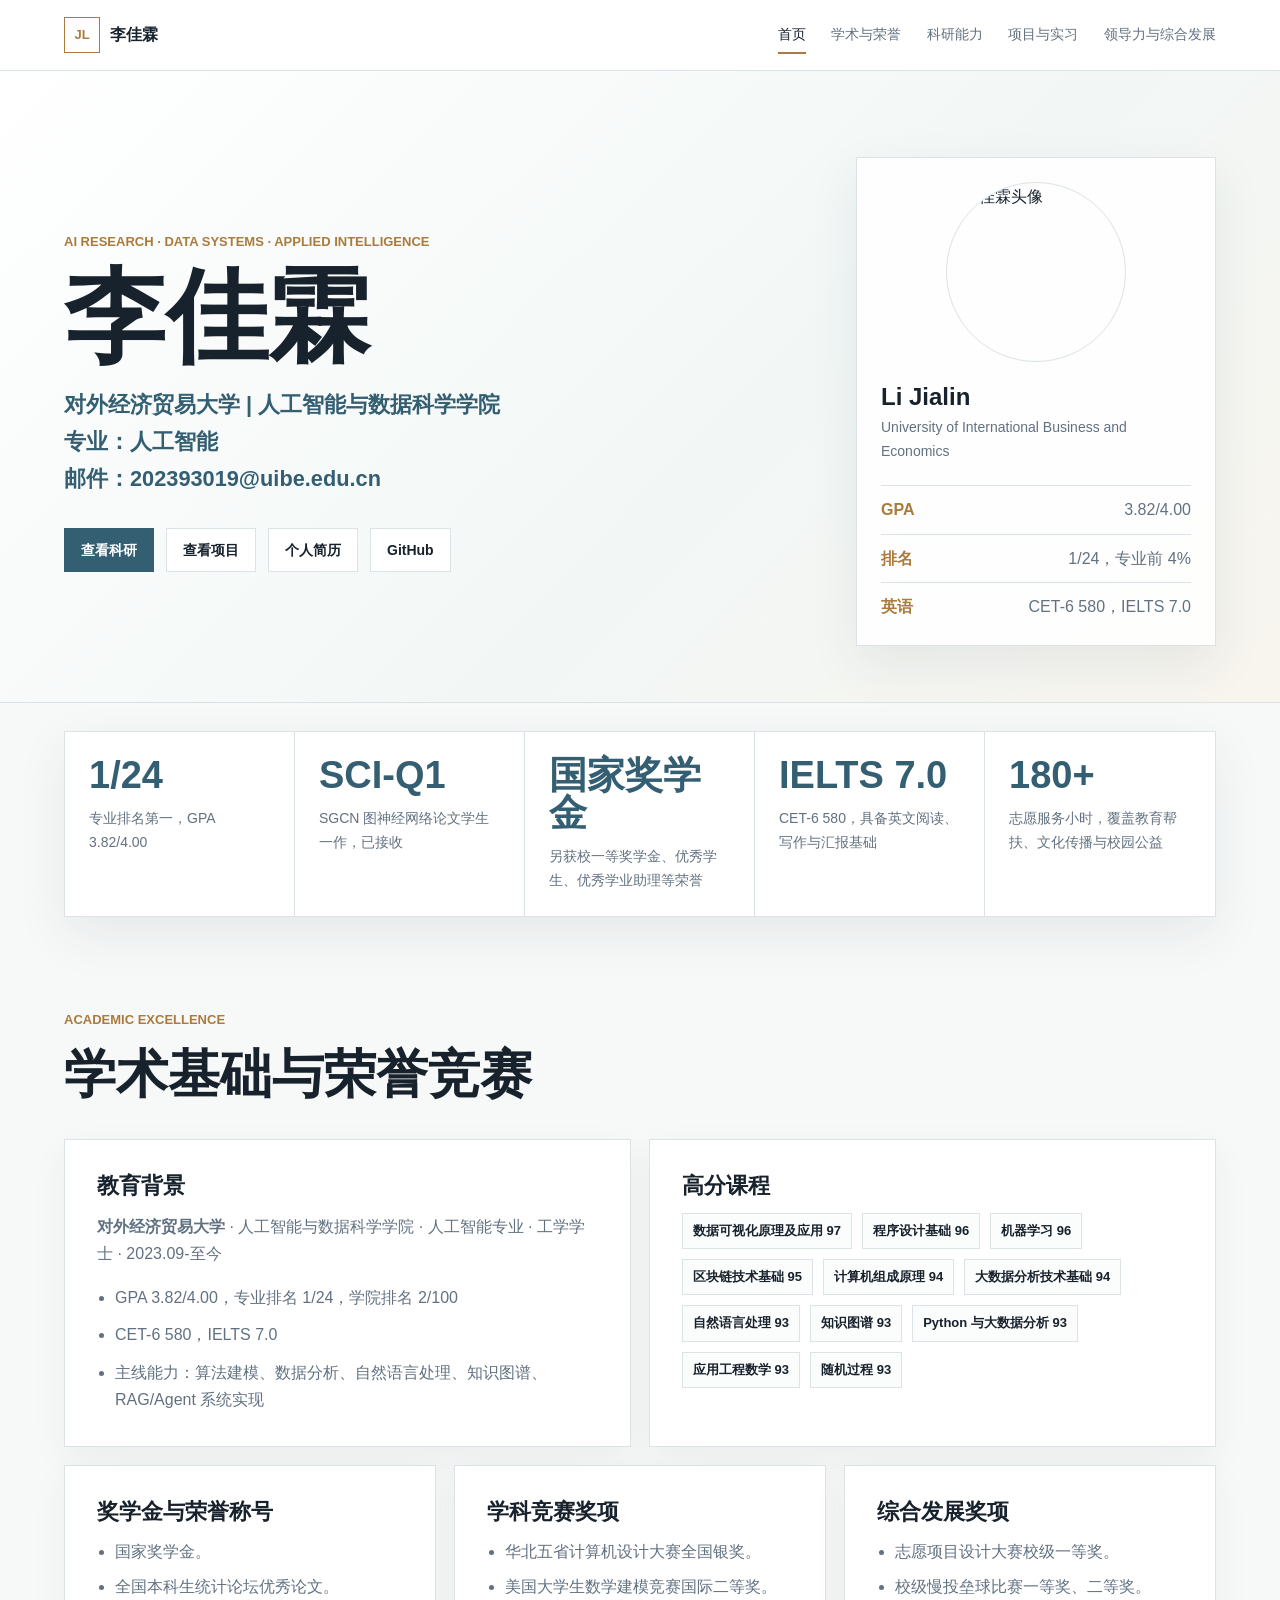
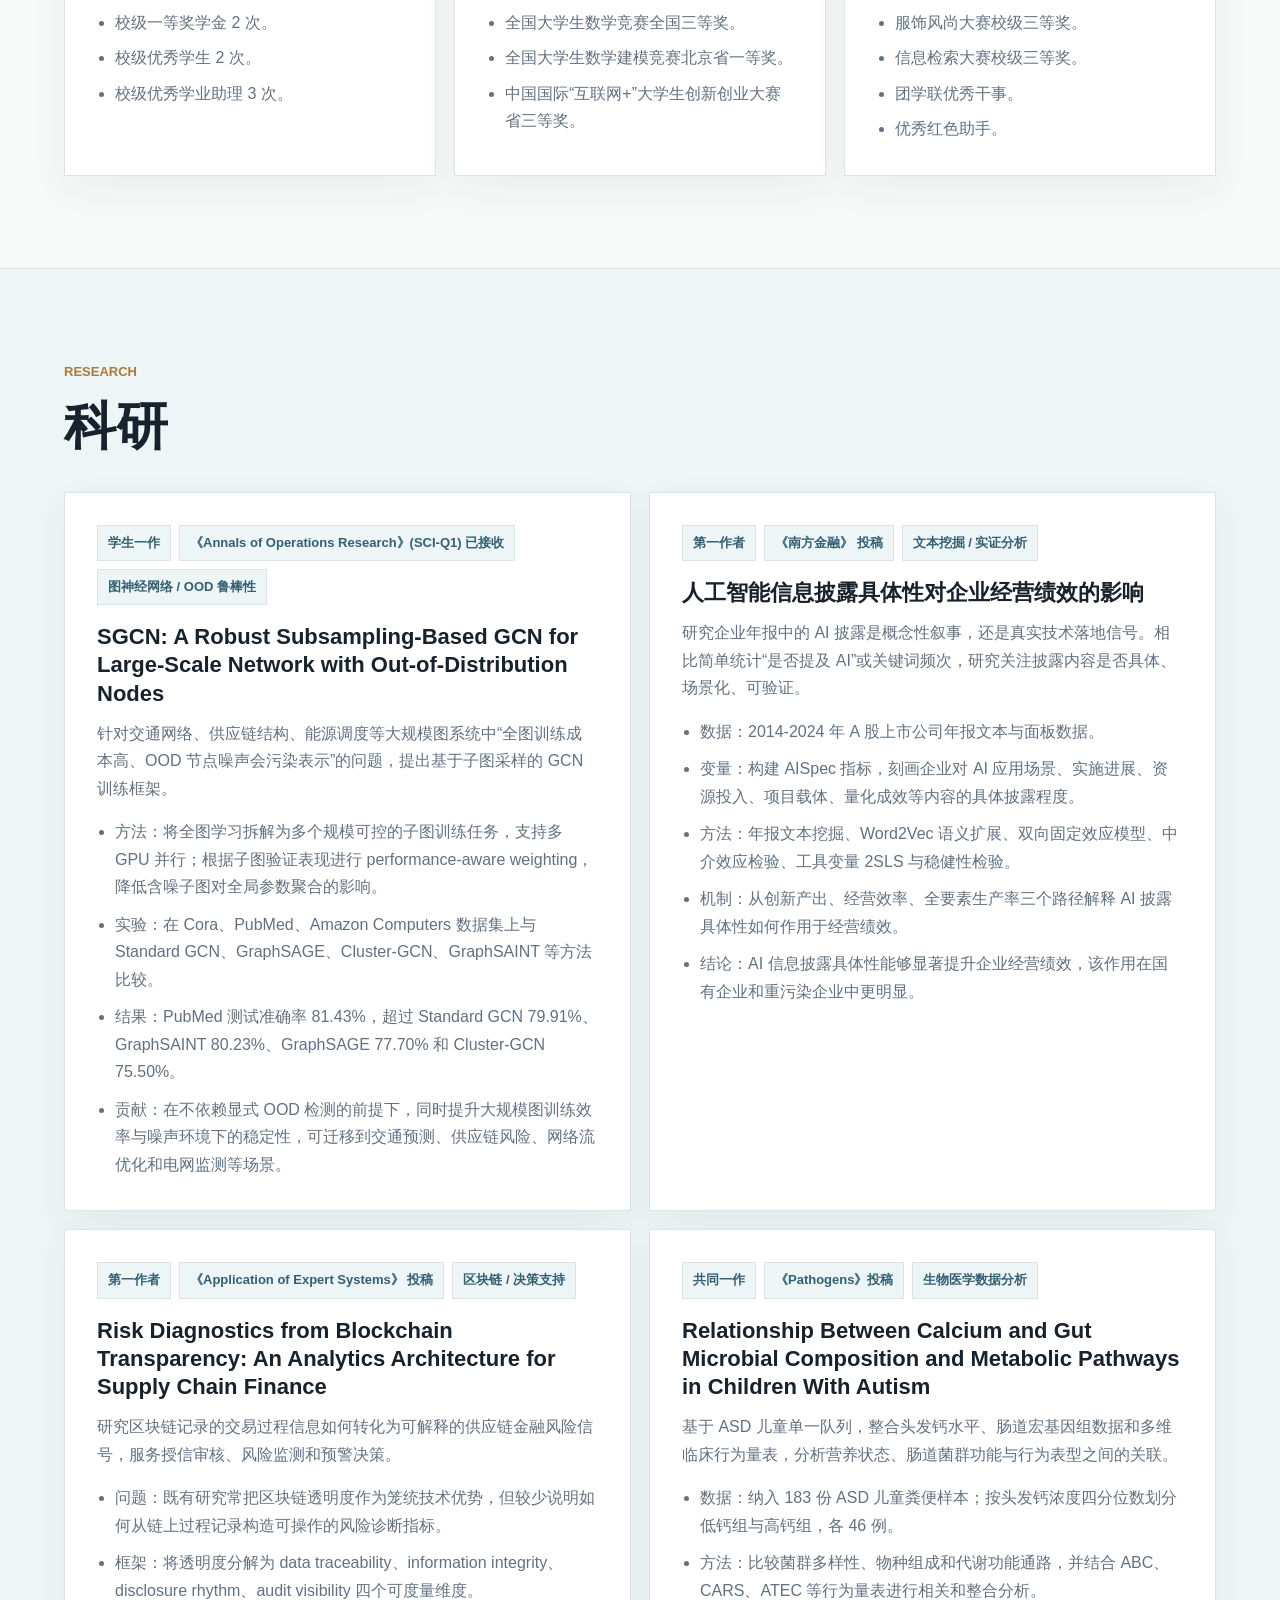
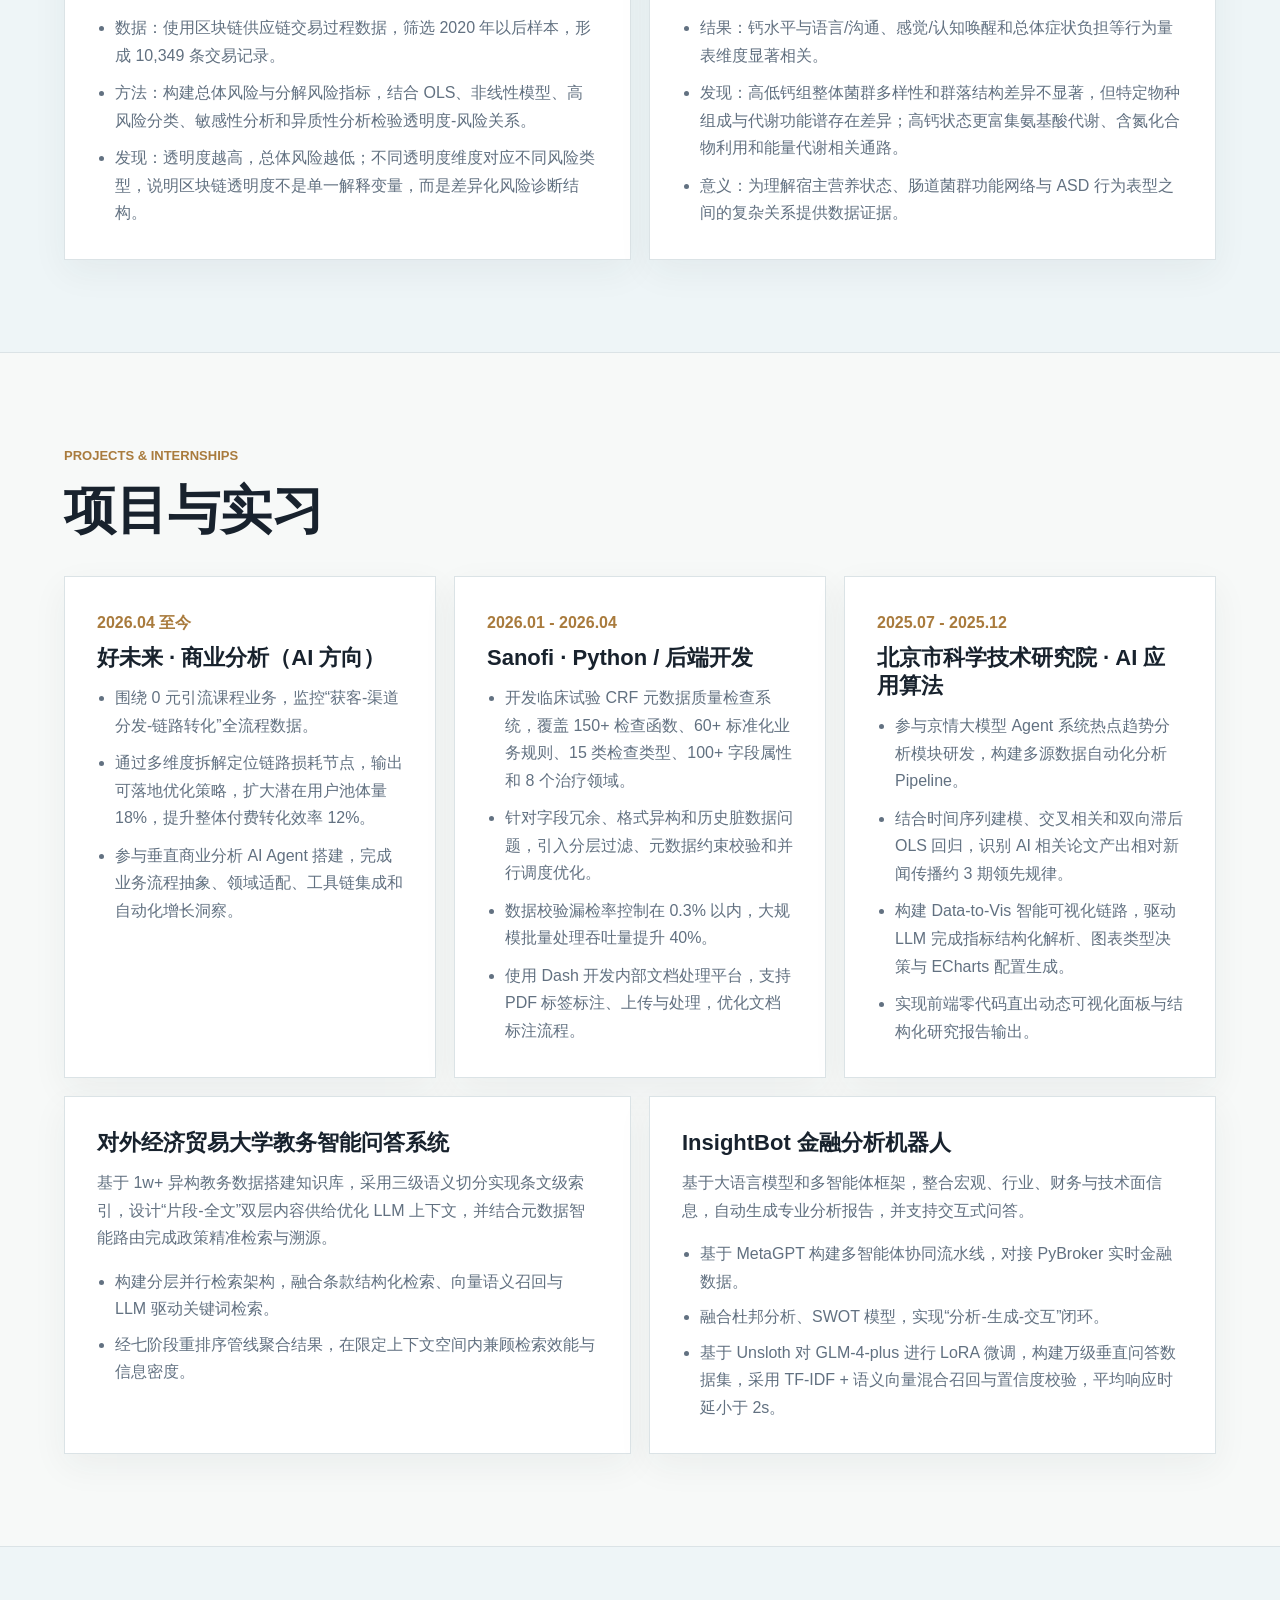
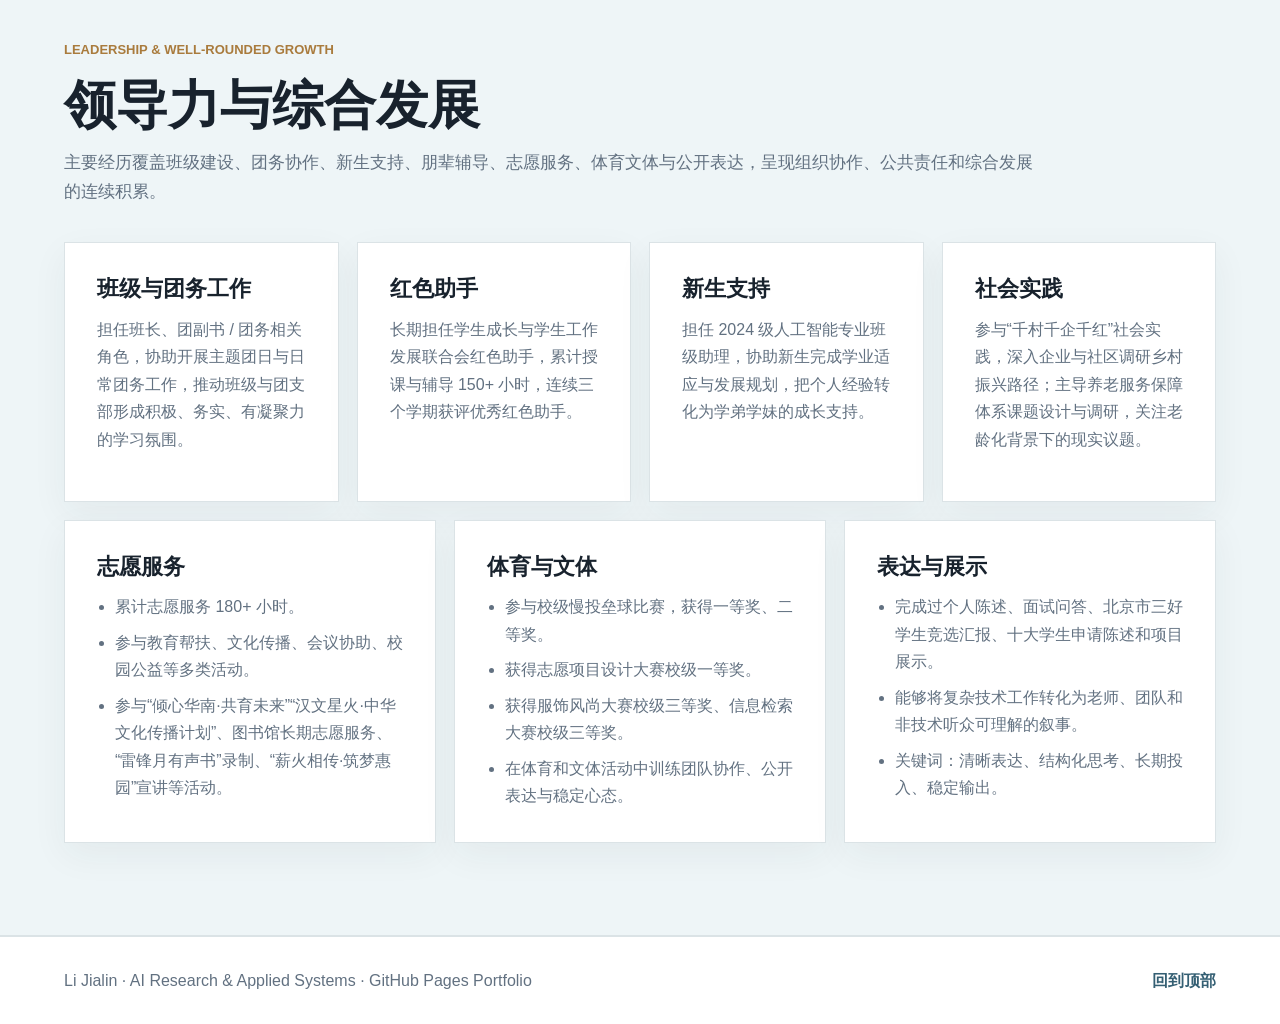
==== portfolio.html @ e223ce4d "Publish personal homepage" ====
<!doctype html>
<html lang="zh-CN">
  <head>
    <meta charset="utf-8" />
    <meta name="viewport" content="width=device-width, initial-scale=1" />
    <meta name="description" content="李佳霖的 GitHub Pages 个人主页，展示学术、科研、项目、实习与综合发展经历。" />
    <title>李佳霖 | Personal Homepage</title>
    <link rel="stylesheet" href="styles.css" />
  </head>
  <body>
    <header class="site-header" data-header>
      <a class="brand" href="#home" aria-label="回到首页">
        <span class="brand-mark">JL</span>
        <span>李佳霖</span>
      </a>
      <nav class="nav" aria-label="主导航">
        <a href="#home">首页</a>
        <a href="#academic">学术与荣誉</a>
        <a href="#research">科研能力</a>
        <a href="#projects">项目与实习</a>
        <a href="#leadership">领导力与综合发展</a>
      </nav>
    </header>

    <main>
      <section id="home" class="hero">
        <div class="hero-copy">
          <p class="eyebrow">AI Research · Data Systems · Applied Intelligence</p>
          <h1>李佳霖</h1>
          <p class="lead">
            对外经济贸易大学 | 人工智能与数据科学学院<br />
            专业：人工智能<br />
            邮件：202393019@uibe.edu.cn
          </p>
          <div class="hero-actions">
            <a class="button primary" href="#research">查看科研</a>
            <a class="button" href="#projects">查看项目</a>
            <a class="button" href="assets/Li-Jialin-CV.pdf">个人简历</a>
            <a class="button" href="https://github.com/Jaliiina" target="_blank" rel="noreferrer">GitHub</a>
          </div>
        </div>

        <aside class="profile-card">
          <img src="assets/avatar.jpg" alt="李佳霖头像" />
          <div>
            <h2>Li Jialin</h2>
            <p>University of International Business and Economics</p>
          </div>
          <dl class="profile-facts">
            <div><dt>GPA</dt><dd>3.82/4.00</dd></div>
            <div><dt>排名</dt><dd>1/24，专业前 4%</dd></div>
            <div><dt>英语</dt><dd>CET-6 580，IELTS 7.0</dd></div>
          </dl>
        </aside>
      </section>

      <section class="overview" aria-label="核心概览">
        <article>
          <strong>1/24</strong>
          <span>专业排名第一，GPA 3.82/4.00</span>
        </article>
        <article>
          <strong>SCI-Q1</strong>
          <span>SGCN 图神经网络论文学生一作，已接收</span>
        </article>
        <article>
          <strong>国家奖学金</strong>
          <span>另获校一等奖学金、优秀学生、优秀学业助理等荣誉</span>
        </article>
        <article>
          <strong>IELTS 7.0</strong>
          <span>CET-6 580，具备英文阅读、写作与汇报基础</span>
        </article>
        <article>
          <strong>180+</strong>
          <span>志愿服务小时，覆盖教育帮扶、文化传播与校园公益</span>
        </article>
      </section>

      <section id="academic" class="section">
        <div class="section-head">
          <p class="eyebrow">Academic Excellence</p>
          <h2>学术基础与荣誉竞赛</h2>
        </div>

        <div class="two-col">
          <article class="card">
            <h3>教育背景</h3>
            <p><b>对外经济贸易大学</b> · 人工智能与数据科学学院 · 人工智能专业 · 工学学士 · 2023.09-至今</p>
            <ul class="info-list">
              <li>GPA 3.82/4.00，专业排名 1/24，学院排名 2/100</li>
              <li>CET-6 580，IELTS 7.0</li>
              <li>主线能力：算法建模、数据分析、自然语言处理、知识图谱、RAG/Agent 系统实现</li>
            </ul>
          </article>

          <article class="card">
            <h3>高分课程</h3>
            <div class="chips">
              <span>数据可视化原理及应用 97</span>
              <span>程序设计基础 96</span>
              <span>机器学习 96</span>
              <span>区块链技术基础 95</span>
              <span>计算机组成原理 94</span>
              <span>大数据分析技术基础 94</span>
              <span>自然语言处理 93</span>
              <span>知识图谱 93</span>
              <span>Python 与大数据分析 93</span>
              <span>应用工程数学 93</span>
              <span>随机过程 93</span>
            </div>
          </article>
        </div>

        <div class="three-col">
          <article class="card">
            <h3>奖学金与荣誉称号</h3>
            <ul class="info-list compact">
              <li>国家奖学金。</li>
              <li>全国本科生统计论坛优秀论文。</li>
              <li>校级一等奖学金 2 次。</li>
              <li>校级优秀学生 2 次。</li>
              <li>校级优秀学业助理 3 次。</li>
            </ul>
          </article>

          <article class="card">
            <h3>学科竞赛奖项</h3>
            <ul class="info-list compact">
              <li>华北五省计算机设计大赛全国银奖。</li>
              <li>美国大学生数学建模竞赛国际二等奖。</li>
              <li>全国大学生数学竞赛全国三等奖。</li>
              <li>全国大学生数学建模竞赛北京省一等奖。</li>
              <li>中国国际“互联网+”大学生创新创业大赛省三等奖。</li>
            </ul>
          </article>

          <article class="card">
            <h3>综合发展奖项</h3>
            <ul class="info-list compact">
              <li>志愿项目设计大赛校级一等奖。</li>
              <li>校级慢投垒球比赛一等奖、二等奖。</li>
              <li>服饰风尚大赛校级三等奖。</li>
              <li>信息检索大赛校级三等奖。</li>
              <li>团学联优秀干事。</li>
              <li>优秀红色助手。</li>
            </ul>
          </article>
        </div>
      </section>

      <section id="research" class="section tinted">
        <div class="section-head">
          <p class="eyebrow">Research</p>
          <h2>科研</h2>
        </div>

        <div class="research-list">
          <article class="research-card">
            <div class="tag-row"><span>学生一作</span><span>《Annals of Operations Research》(SCI-Q1) 已接收</span><span>图神经网络 / OOD 鲁棒性</span></div>
            <h3>SGCN: A Robust Subsampling-Based GCN for Large-Scale Network with Out-of-Distribution Nodes</h3>
            <p>
              针对交通网络、供应链结构、能源调度等大规模图系统中“全图训练成本高、OOD 节点噪声会污染表示”的问题，提出基于子图采样的 GCN 训练框架。
            </p>
            <ul class="info-list">
              <li>方法：将全图学习拆解为多个规模可控的子图训练任务，支持多 GPU 并行；根据子图验证表现进行 performance-aware weighting，降低含噪子图对全局参数聚合的影响。</li>
              <li>实验：在 Cora、PubMed、Amazon Computers 数据集上与 Standard GCN、GraphSAGE、Cluster-GCN、GraphSAINT 等方法比较。</li>
              <li>结果：PubMed 测试准确率 81.43%，超过 Standard GCN 79.91%、GraphSAINT 80.23%、GraphSAGE 77.70% 和 Cluster-GCN 75.50%。</li>
              <li>贡献：在不依赖显式 OOD 检测的前提下，同时提升大规模图训练效率与噪声环境下的稳定性，可迁移到交通预测、供应链风险、网络流优化和电网监测等场景。</li>
            </ul>
          </article>

          <article class="research-card">
            <div class="tag-row"><span>第一作者</span><span>《南方金融》 投稿</span><span>文本挖掘 / 实证分析</span></div>
            <h3>人工智能信息披露具体性对企业经营绩效的影响</h3>
            <p>
              研究企业年报中的 AI 披露是概念性叙事，还是真实技术落地信号。相比简单统计“是否提及 AI”或关键词频次，研究关注披露内容是否具体、场景化、可验证。
            </p>
            <ul class="info-list">
              <li>数据：2014-2024 年 A 股上市公司年报文本与面板数据。</li>
              <li>变量：构建 AISpec 指标，刻画企业对 AI 应用场景、实施进展、资源投入、项目载体、量化成效等内容的具体披露程度。</li>
              <li>方法：年报文本挖掘、Word2Vec 语义扩展、双向固定效应模型、中介效应检验、工具变量 2SLS 与稳健性检验。</li>
              <li>机制：从创新产出、经营效率、全要素生产率三个路径解释 AI 披露具体性如何作用于经营绩效。</li>
              <li>结论：AI 信息披露具体性能够显著提升企业经营绩效，该作用在国有企业和重污染企业中更明显。</li>
            </ul>
          </article>

          <article class="research-card">
            <div class="tag-row"><span>第一作者</span><span>《Application of Expert Systems》 投稿</span><span>区块链 / 决策支持</span></div>
            <h3>Risk Diagnostics from Blockchain Transparency: An Analytics Architecture for Supply Chain Finance</h3>
            <p>
              研究区块链记录的交易过程信息如何转化为可解释的供应链金融风险信号，服务授信审核、风险监测和预警决策。
            </p>
            <ul class="info-list">
              <li>问题：既有研究常把区块链透明度作为笼统技术优势，但较少说明如何从链上过程记录构造可操作的风险诊断指标。</li>
              <li>框架：将透明度分解为 data traceability、information integrity、disclosure rhythm、audit visibility 四个可度量维度。</li>
              <li>数据：使用区块链供应链交易过程数据，筛选 2020 年以后样本，形成 10,349 条交易记录。</li>
              <li>方法：构建总体风险与分解风险指标，结合 OLS、非线性模型、高风险分类、敏感性分析和异质性分析检验透明度-风险关系。</li>
              <li>发现：透明度越高，总体风险越低；不同透明度维度对应不同风险类型，说明区块链透明度不是单一解释变量，而是差异化风险诊断结构。</li>
            </ul>
          </article>

          <article class="research-card">
            <div class="tag-row"><span>共同一作</span><span>《Pathogens》投稿</span><span>生物医学数据分析</span></div>
            <h3>Relationship Between Calcium and Gut Microbial Composition and Metabolic Pathways in Children With Autism</h3>
            <p>
              基于 ASD 儿童单一队列，整合头发钙水平、肠道宏基因组数据和多维临床行为量表，分析营养状态、肠道菌群功能与行为表型之间的关联。
            </p>
            <ul class="info-list">
              <li>数据：纳入 183 份 ASD 儿童粪便样本；按头发钙浓度四分位数划分低钙组与高钙组，各 46 例。</li>
              <li>方法：比较菌群多样性、物种组成和代谢功能通路，并结合 ABC、CARS、ATEC 等行为量表进行相关和整合分析。</li>
              <li>结果：钙水平与语言/沟通、感觉/认知唤醒和总体症状负担等行为量表维度显著相关。</li>
              <li>发现：高低钙组整体菌群多样性和群落结构差异不显著，但特定物种组成与代谢功能谱存在差异；高钙状态更富集氨基酸代谢、含氮化合物利用和能量代谢相关通路。</li>
              <li>意义：为理解宿主营养状态、肠道菌群功能网络与 ASD 行为表型之间的复杂关系提供数据证据。</li>
            </ul>
          </article>
        </div>
      </section>

      <section id="projects" class="section">
        <div class="section-head">
          <p class="eyebrow">Projects & Internships</p>
          <h2>项目与实习</h2>
        </div>

        <div class="timeline-block">
          <article class="card">
            <p class="date">2026.04 至今</p>
            <h3>好未来 · 商业分析（AI 方向）</h3>
            <ul class="info-list">
              <li>围绕 0 元引流课程业务，监控“获客-渠道分发-链路转化”全流程数据。</li>
              <li>通过多维度拆解定位链路损耗节点，输出可落地优化策略，扩大潜在用户池体量 18%，提升整体付费转化效率 12%。</li>
              <li>参与垂直商业分析 AI Agent 搭建，完成业务流程抽象、领域适配、工具链集成和自动化增长洞察。</li>
            </ul>
          </article>

          <article class="card">
            <p class="date">2026.01 - 2026.04</p>
            <h3>Sanofi · Python / 后端开发</h3>
            <ul class="info-list">
              <li>开发临床试验 CRF 元数据质量检查系统，覆盖 150+ 检查函数、60+ 标准化业务规则、15 类检查类型、100+ 字段属性和 8 个治疗领域。</li>
              <li>针对字段冗余、格式异构和历史脏数据问题，引入分层过滤、元数据约束校验和并行调度优化。</li>
              <li>数据校验漏检率控制在 0.3% 以内，大规模批量处理吞吐量提升 40%。</li>
              <li>使用 Dash 开发内部文档处理平台，支持 PDF 标签标注、上传与处理，优化文档标注流程。</li>
            </ul>
          </article>

          <article class="card">
            <p class="date">2025.07 - 2025.12</p>
            <h3>北京市科学技术研究院 · AI 应用算法</h3>
            <ul class="info-list">
              <li>参与京情大模型 Agent 系统热点趋势分析模块研发，构建多源数据自动化分析 Pipeline。</li>
              <li>结合时间序列建模、交叉相关和双向滞后 OLS 回归，识别 AI 相关论文产出相对新闻传播约 3 期领先规律。</li>
              <li>构建 Data-to-Vis 智能可视化链路，驱动 LLM 完成指标结构化解析、图表类型决策与 ECharts 配置生成。</li>
              <li>实现前端零代码直出动态可视化面板与结构化研究报告输出。</li>
            </ul>
          </article>
        </div>

        <div class="project-grid">
          <article class="card">
            <h3>对外经济贸易大学教务智能问答系统</h3>
            <p>基于 1w+ 异构教务数据搭建知识库，采用三级语义切分实现条文级索引，设计“片段-全文”双层内容供给优化 LLM 上下文，并结合元数据智能路由完成政策精准检索与溯源。</p>
            <ul class="info-list compact">
              <li>构建分层并行检索架构，融合条款结构化检索、向量语义召回与 LLM 驱动关键词检索。</li>
              <li>经七阶段重排序管线聚合结果，在限定上下文空间内兼顾检索效能与信息密度。</li>
            </ul>
          </article>

          <article class="card">
            <h3>InsightBot 金融分析机器人</h3>
            <p>基于大语言模型和多智能体框架，整合宏观、行业、财务与技术面信息，自动生成专业分析报告，并支持交互式问答。</p>
            <ul class="info-list compact">
              <li>基于 MetaGPT 构建多智能体协同流水线，对接 PyBroker 实时金融数据。</li>
              <li>融合杜邦分析、SWOT 模型，实现“分析-生成-交互”闭环。</li>
              <li>基于 Unsloth 对 GLM-4-plus 进行 LoRA 微调，构建万级垂直问答数据集，采用 TF-IDF + 语义向量混合召回与置信度校验，平均响应时延小于 2s。</li>
            </ul>
          </article>
        </div>
      </section>

      <section id="leadership" class="section tinted">
        <div class="section-head">
          <p class="eyebrow">Leadership & Well-rounded Growth</p>
          <h2>领导力与综合发展</h2>
          <p>
            主要经历覆盖班级建设、团务协作、新生支持、朋辈辅导、志愿服务、体育文体与公开表达，呈现组织协作、公共责任和综合发展的连续积累。
          </p>
        </div>

        <div class="four-col">
          <article class="card">
            <h3>班级与团务工作</h3>
            <p>担任班长、团副书 / 团务相关角色，协助开展主题团日与日常团务工作，推动班级与团支部形成积极、务实、有凝聚力的学习氛围。</p>
          </article>
          <article class="card">
            <h3>红色助手</h3>
            <p>长期担任学生成长与学生工作发展联合会红色助手，累计授课与辅导 150+ 小时，连续三个学期获评优秀红色助手。</p>
          </article>
          <article class="card">
            <h3>新生支持</h3>
            <p>担任 2024 级人工智能专业班级助理，协助新生完成学业适应与发展规划，把个人经验转化为学弟学妹的成长支持。</p>
          </article>
          <article class="card">
            <h3>社会实践</h3>
            <p>参与“千村千企千红”社会实践，深入企业与社区调研乡村振兴路径；主导养老服务保障体系课题设计与调研，关注老龄化背景下的现实议题。</p>
          </article>
        </div>

        <div class="three-col">
          <article class="card">
            <h3>志愿服务</h3>
            <ul class="info-list compact">
              <li>累计志愿服务 180+ 小时。</li>
              <li>参与教育帮扶、文化传播、会议协助、校园公益等多类活动。</li>
              <li>参与“倾心华南·共育未来”“汉文星火·中华文化传播计划”、图书馆长期志愿服务、“雷锋月有声书”录制、“薪火相传·筑梦惠园”宣讲等活动。</li>
            </ul>
          </article>
          <article class="card">
            <h3>体育与文体</h3>
            <ul class="info-list compact">
              <li>参与校级慢投垒球比赛，获得一等奖、二等奖。</li>
              <li>获得志愿项目设计大赛校级一等奖。</li>
              <li>获得服饰风尚大赛校级三等奖、信息检索大赛校级三等奖。</li>
              <li>在体育和文体活动中训练团队协作、公开表达与稳定心态。</li>
            </ul>
          </article>
          <article class="card">
            <h3>表达与展示</h3>
            <ul class="info-list compact">
              <li>完成过个人陈述、面试问答、北京市三好学生竞选汇报、十大学生申请陈述和项目展示。</li>
              <li>能够将复杂技术工作转化为老师、团队和非技术听众可理解的叙事。</li>
              <li>关键词：清晰表达、结构化思考、长期投入、稳定输出。</li>
            </ul>
          </article>
        </div>
      </section>
    </main>

    <footer class="site-footer">
      <p>Li Jialin · AI Research & Applied Systems · GitHub Pages Portfolio</p>
      <a href="#home">回到顶部</a>
    </footer>

    <script src="script.js"></script>
  </body>
</html>
---- styles.css ----
:root {
  --ink: #18222d;
  --muted: #627181;
  --paper: #f7f9f8;
  --white: #ffffff;
  --line: #dbe3e6;
  --blue: #345f73;
  --green: #49756e;
  --gold: #a97b3d;
  --soft-blue: #eef5f7;
  --soft-green: #eff5f1;
  --shadow: 0 18px 48px rgba(31, 51, 63, 0.08);
}

* {
  box-sizing: border-box;
}

html {
  scroll-behavior: smooth;
}

body {
  margin: 0;
  color: var(--ink);
  background: var(--paper);
  font-family: "Inter", "Segoe UI", "PingFang SC", "Microsoft YaHei", Arial, sans-serif;
  line-height: 1.72;
}

a {
  color: inherit;
  text-decoration: none;
}

.site-header {
  position: sticky;
  top: 0;
  z-index: 20;
  display: flex;
  align-items: center;
  justify-content: space-between;
  gap: 24px;
  padding: 16px clamp(20px, 5vw, 72px);
  border-bottom: 1px solid var(--line);
  background: rgba(255, 255, 255, 0.92);
  backdrop-filter: blur(14px);
}

.brand {
  display: inline-flex;
  align-items: center;
  gap: 10px;
  font-weight: 800;
}

.brand-mark {
  display: grid;
  width: 36px;
  height: 36px;
  place-items: center;
  border: 1px solid var(--gold);
  color: var(--gold);
  font-size: 13px;
}

.nav {
  display: flex;
  gap: clamp(14px, 2vw, 28px);
  color: var(--muted);
  font-size: 14px;
  white-space: nowrap;
}

.nav a {
  border-bottom: 2px solid transparent;
  padding: 6px 0;
}

.nav a:hover,
.nav a.is-active {
  color: var(--ink);
  border-bottom-color: var(--gold);
}

.hero {
  display: grid;
  grid-template-columns: minmax(0, 1fr) 360px;
  gap: clamp(28px, 5vw, 72px);
  align-items: center;
  padding: 86px clamp(20px, 5vw, 72px) 56px;
  background:
    linear-gradient(135deg, #ffffff 0%, #f2f7f6 58%, #f8f5ee 100%);
  border-bottom: 1px solid var(--line);
}

.eyebrow {
  margin: 0 0 14px;
  color: var(--gold);
  font-size: 13px;
  font-weight: 800;
  letter-spacing: 0;
  text-transform: uppercase;
}

h1,
h2,
h3,
p {
  margin-top: 0;
}

h1 {
  margin-bottom: 18px;
  font-size: clamp(56px, 8vw, 108px);
  line-height: 0.98;
  letter-spacing: 0;
}

h2 {
  margin-bottom: 14px;
  font-size: clamp(30px, 4.2vw, 52px);
  line-height: 1.12;
  letter-spacing: 0;
}

h3 {
  margin-bottom: 12px;
  font-size: 22px;
  line-height: 1.28;
}

.lead {
  max-width: 880px;
  color: var(--blue);
  font-size: clamp(17px, 1.7vw, 22px);
  font-weight: 650;
}

.hero-actions {
  display: flex;
  flex-wrap: wrap;
  gap: 12px;
  margin-top: 30px;
}

.button {
  display: inline-flex;
  min-height: 44px;
  align-items: center;
  justify-content: center;
  border: 1px solid var(--line);
  padding: 9px 16px;
  background: var(--white);
  color: var(--ink);
  font-size: 14px;
  font-weight: 750;
}

.button.primary {
  border-color: var(--blue);
  background: var(--blue);
  color: var(--white);
}

.profile-card {
  border: 1px solid var(--line);
  padding: 24px;
  background: rgba(255, 255, 255, 0.9);
  box-shadow: var(--shadow);
}

.profile-card img {
  display: block;
  width: 180px;
  height: 180px;
  margin: 0 auto 22px;
  border: 1px solid var(--line);
  border-radius: 50%;
  object-fit: cover;
  object-position: center 42%;
}

.profile-card h2 {
  margin-bottom: 4px;
  font-size: 24px;
}

.profile-card p {
  color: var(--muted);
  font-size: 14px;
}

.profile-facts {
  display: grid;
  gap: 10px;
  margin: 22px 0 0;
}

.profile-facts div {
  display: flex;
  justify-content: space-between;
  gap: 16px;
  border-top: 1px solid var(--line);
  padding-top: 10px;
}

dt {
  color: var(--gold);
  font-weight: 800;
}

dd {
  margin: 0;
  color: var(--muted);
  text-align: right;
}

.overview {
  display: grid;
  grid-template-columns: repeat(5, minmax(0, 1fr));
  gap: 0;
  margin: 28px clamp(20px, 5vw, 72px) 0;
  border: 1px solid var(--line);
  background: var(--white);
  box-shadow: var(--shadow);
}

.overview article {
  min-height: 128px;
  padding: 24px;
  border-right: 1px solid var(--line);
}

.overview article:last-child {
  border-right: 0;
}

.overview strong {
  display: block;
  color: var(--blue);
  font-size: clamp(25px, 3vw, 38px);
  line-height: 1;
}

.overview span {
  display: block;
  margin-top: 12px;
  color: var(--muted);
  font-size: 14px;
}

.section {
  padding: 92px clamp(20px, 5vw, 72px);
}

.section.tinted {
  background: var(--soft-blue);
  border-top: 1px solid var(--line);
  border-bottom: 1px solid var(--line);
}

.section-head {
  max-width: 980px;
  margin-bottom: 36px;
}

.section-head p:not(.eyebrow) {
  color: var(--muted);
  font-size: 17px;
}

.two-col,
.three-col,
.four-col,
.project-grid,
.timeline-block,
.research-list {
  display: grid;
  gap: 18px;
}

.two-col {
  grid-template-columns: repeat(2, minmax(0, 1fr));
  margin-bottom: 18px;
}

.three-col {
  grid-template-columns: repeat(3, minmax(0, 1fr));
}

.four-col {
  grid-template-columns: repeat(4, minmax(0, 1fr));
}

.four-col + .three-col {
  margin-top: 18px;
}

.project-grid {
  grid-template-columns: repeat(2, minmax(0, 1fr));
  margin-top: 18px;
}

.timeline-block {
  grid-template-columns: repeat(3, minmax(0, 1fr));
}

.research-list {
  grid-template-columns: repeat(2, minmax(0, 1fr));
}

.card,
.research-card {
  border: 1px solid var(--line);
  background: var(--white);
  padding: clamp(22px, 2.5vw, 32px);
  box-shadow: 0 12px 34px rgba(31, 51, 63, 0.055);
}

.card p,
.research-card p {
  color: var(--muted);
}

.info-list {
  display: grid;
  gap: 10px;
  margin: 0;
  padding-left: 18px;
  color: var(--muted);
}

.info-list.compact {
  gap: 8px;
}

.chips {
  display: flex;
  flex-wrap: wrap;
  gap: 10px;
}

.chips span,
.tag-row span {
  display: inline-flex;
  align-items: center;
  min-height: 34px;
  border: 1px solid var(--line);
  padding: 6px 10px;
  background: #fbfcfc;
  color: var(--ink);
  font-size: 13px;
  font-weight: 750;
}

.tag-row {
  display: flex;
  flex-wrap: wrap;
  gap: 8px;
  margin-bottom: 18px;
}

.tag-row span {
  color: var(--blue);
  background: var(--soft-blue);
}

.date {
  margin-bottom: 8px;
  color: var(--gold) !important;
  font-weight: 800;
}

.site-footer {
  display: flex;
  justify-content: space-between;
  gap: 20px;
  border-top: 1px solid var(--line);
  padding: 30px clamp(20px, 5vw, 72px);
  background: var(--white);
  color: var(--muted);
}

.site-footer p {
  margin: 0;
}

.site-footer a {
  color: var(--blue);
  font-weight: 800;
}

@media (max-width: 1080px) {
  .hero,
  .two-col,
  .three-col,
  .four-col,
  .project-grid,
  .timeline-block,
  .research-list {
    grid-template-columns: 1fr;
  }

  .overview {
    grid-template-columns: repeat(2, minmax(0, 1fr));
  }
}

@media (max-width: 720px) {
  .site-header {
    align-items: flex-start;
    flex-direction: column;
  }

  .nav {
    width: 100%;
    overflow-x: auto;
    padding-bottom: 4px;
  }

  .hero,
  .section {
    padding-left: 18px;
    padding-right: 18px;
  }

  .overview {
    grid-template-columns: 1fr;
    margin-left: 18px;
    margin-right: 18px;
  }

  .overview article {
    border-right: 0;
    border-bottom: 1px solid var(--line);
  }

  .overview article:last-child {
    border-bottom: 0;
  }

  .site-footer {
    flex-direction: column;
  }
}
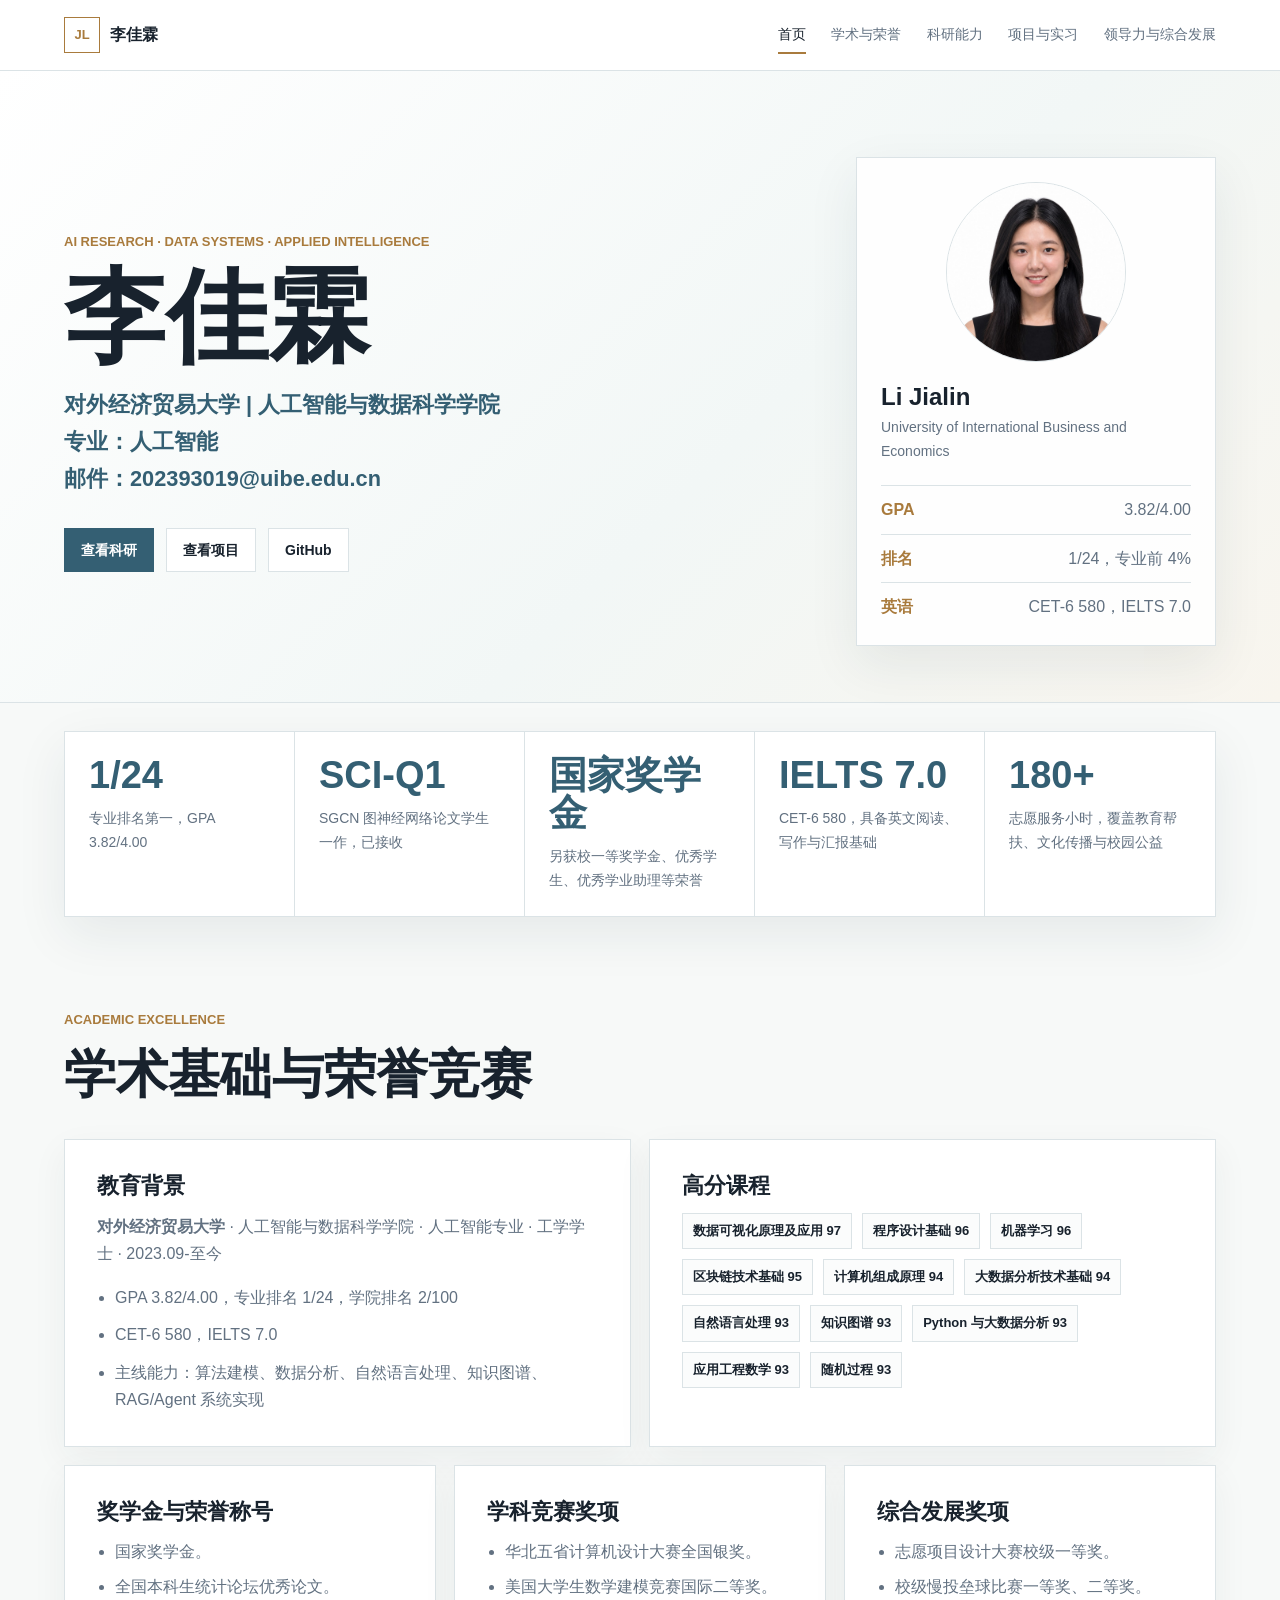
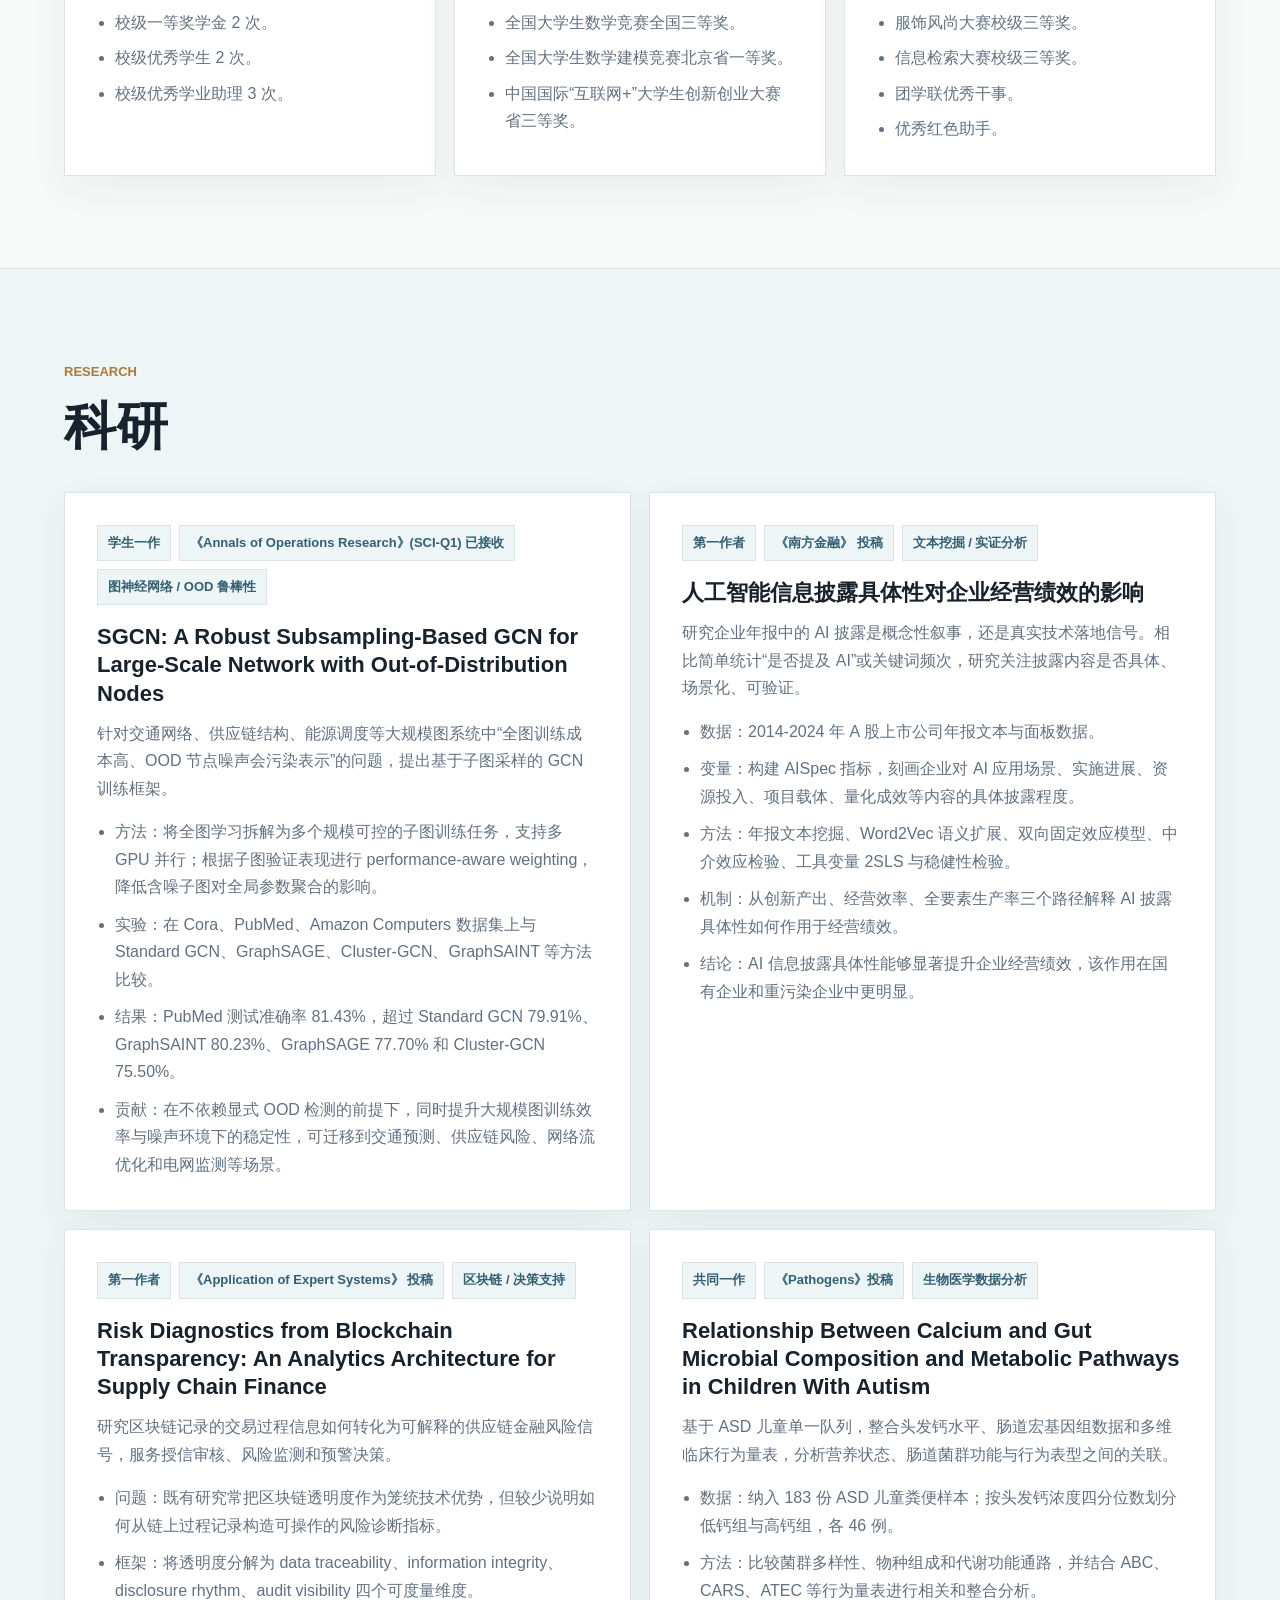
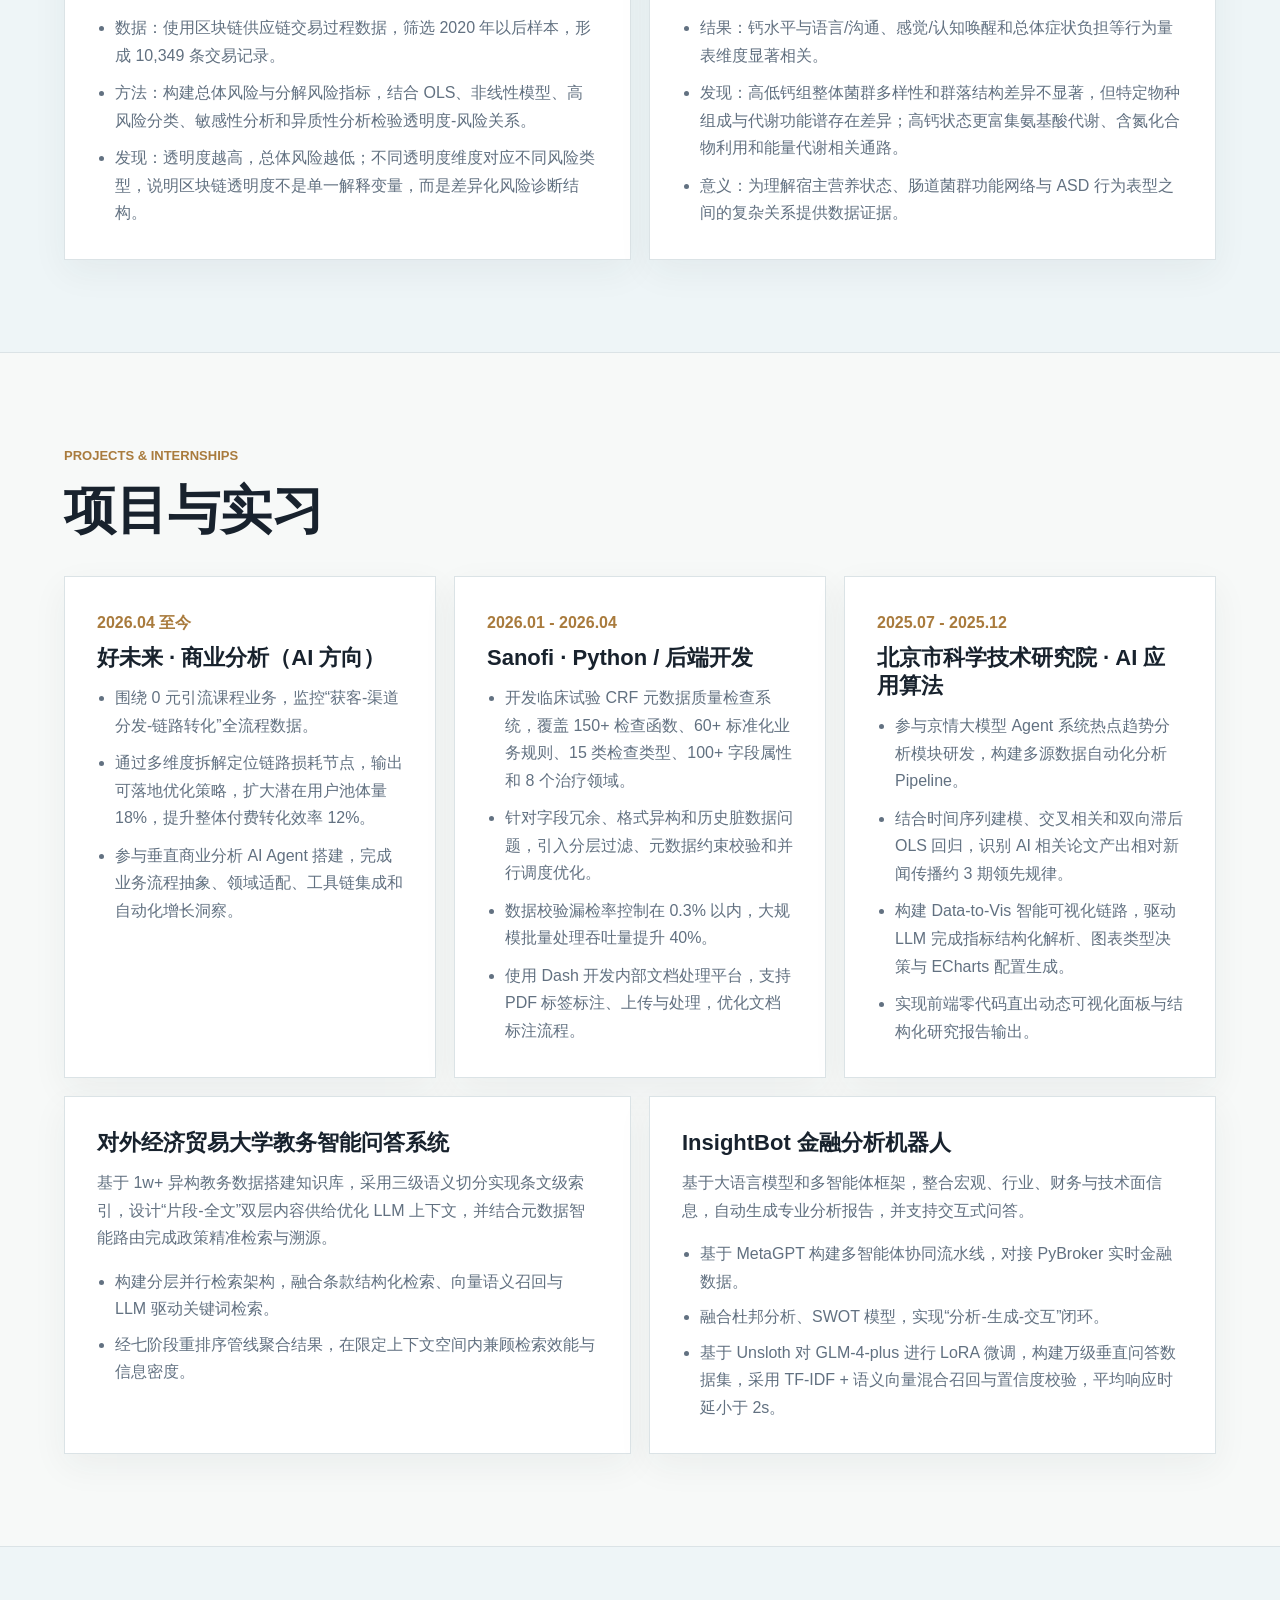
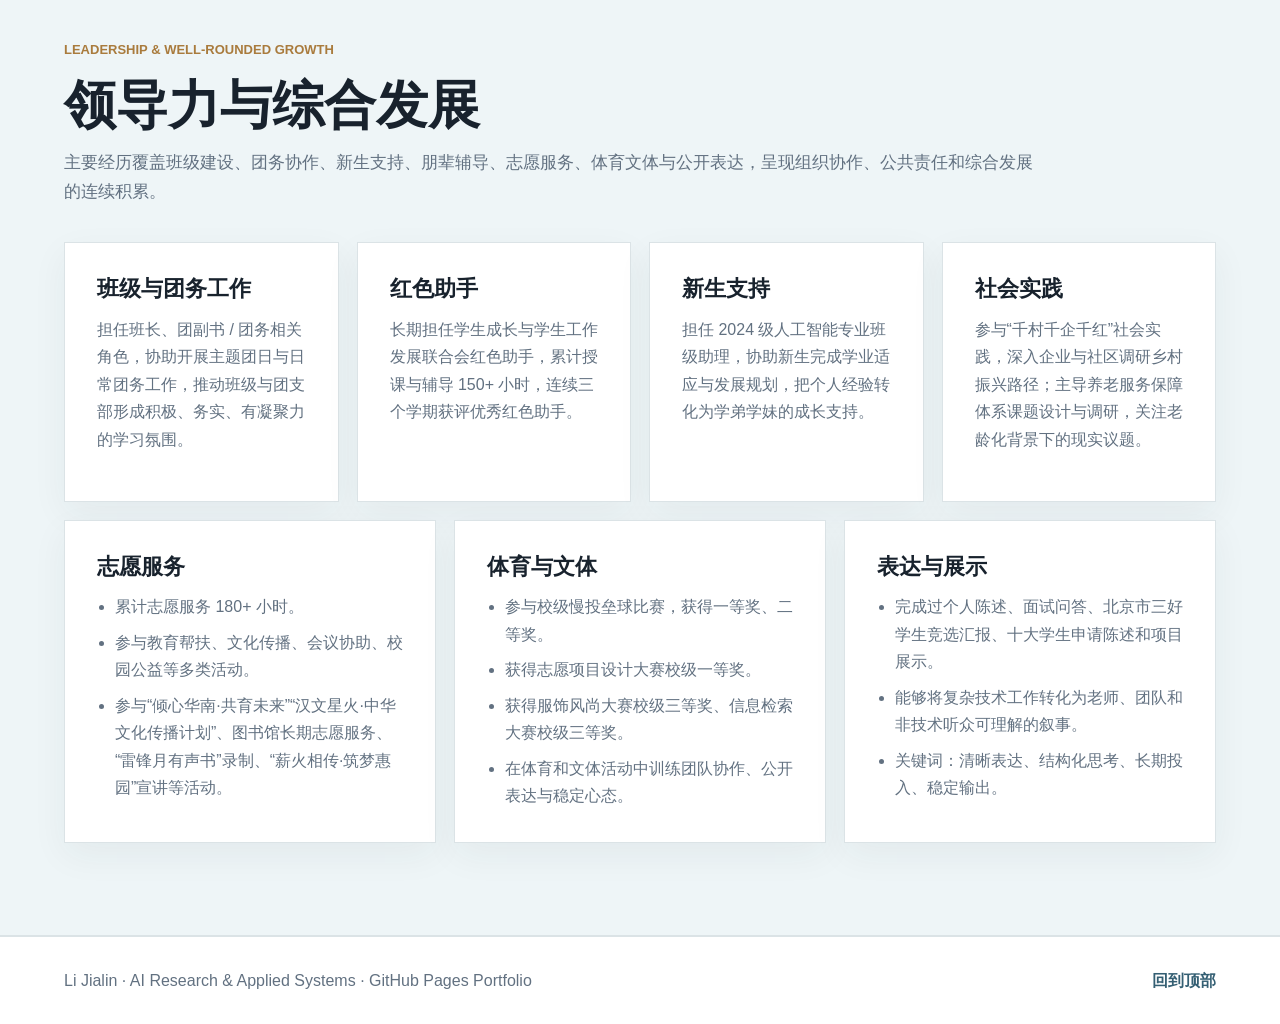
==== commit 91d42ab6: "Update portfolio.html" ====
--- a/portfolio.html
+++ b/portfolio.html
@@ -35,7 +35,6 @@
           <div class="hero-actions">
             <a class="button primary" href="#research">查看科研</a>
             <a class="button" href="#projects">查看项目</a>
-            <a class="button" href="assets/Li-Jialin-CV.pdf">个人简历</a>
             <a class="button" href="https://github.com/Jaliiina" target="_blank" rel="noreferrer">GitHub</a>
           </div>
         </div>
